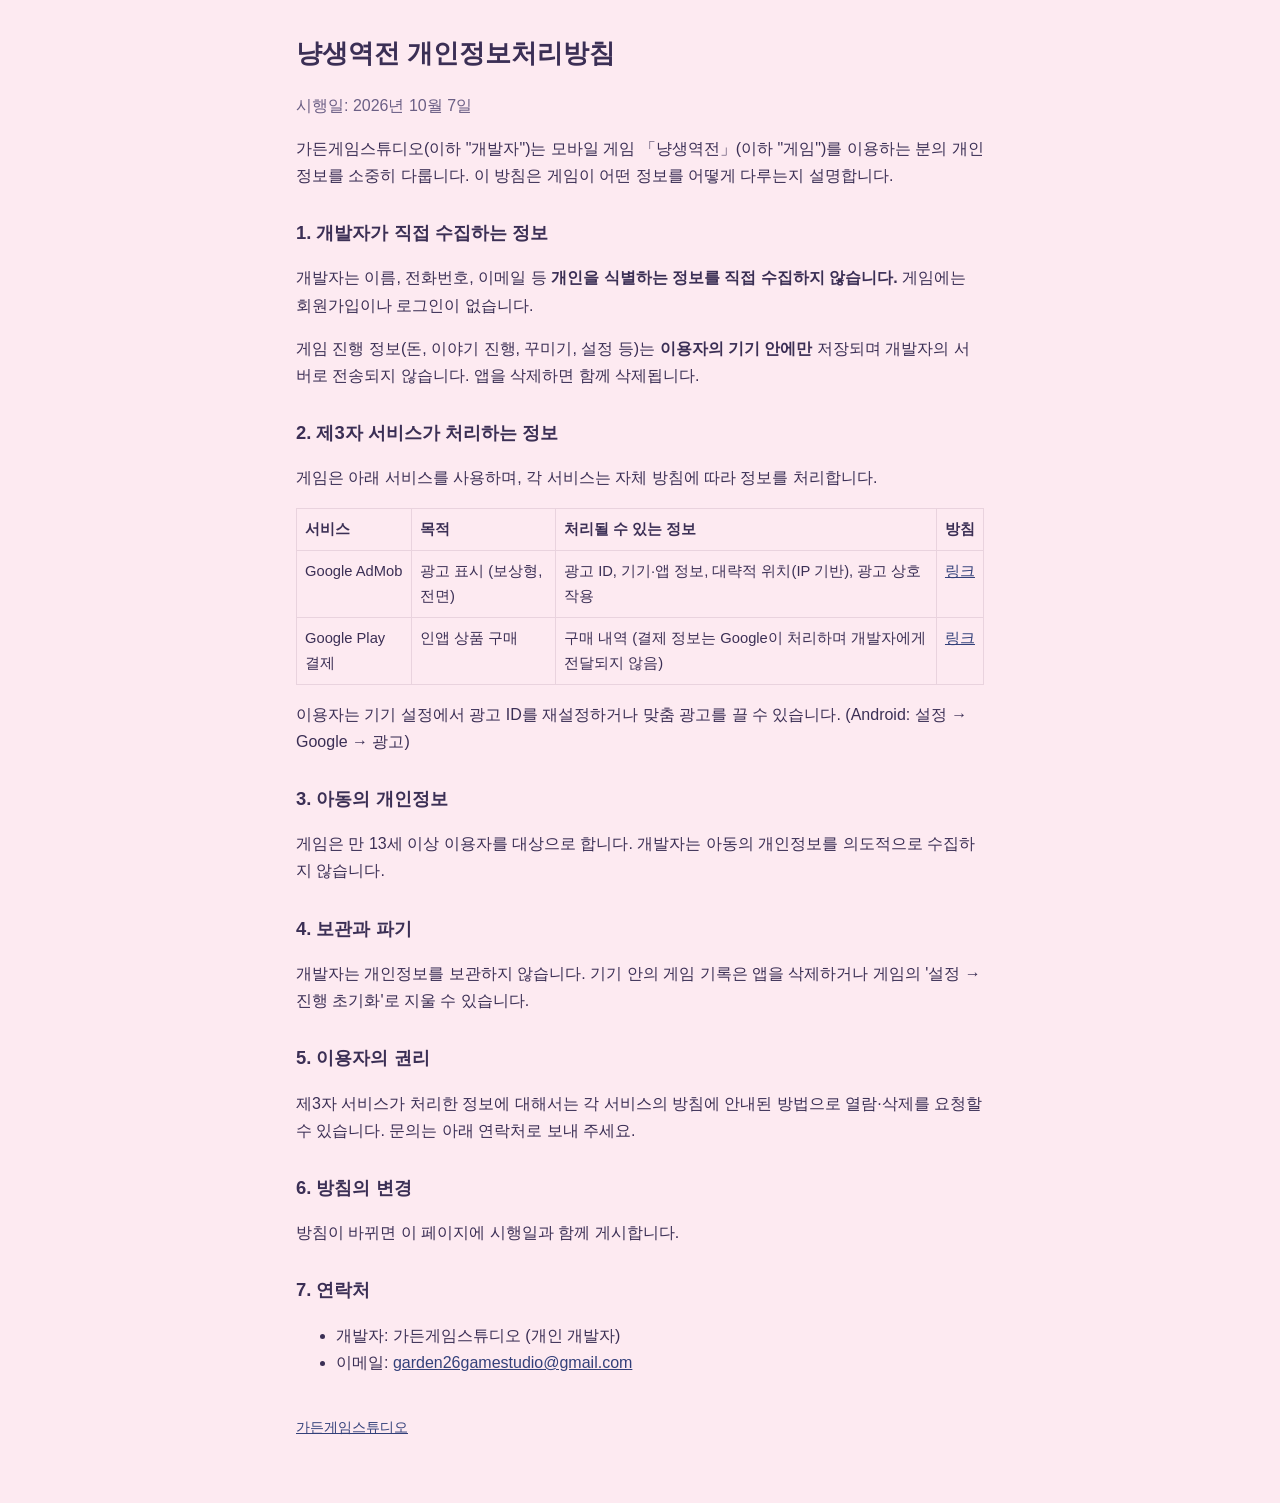
==== cat-landlord/privacy.html @ c405370b "feat: add 냥생역전 privacy policy, studio card, and app-ads.txt Sync site/ from mobile_game_studio (clau" ====
<!doctype html>
<html lang="ko"><head><meta charset="utf-8"><meta name="viewport" content="width=device-width,initial-scale=1">
<title>냥생역전 개인정보처리방침</title><link rel="stylesheet" href="../style.css"></head>
<body><main>
<h1>냥생역전 개인정보처리방침</h1>
<p class="sub">시행일: 2026년 10월 7일</p>

<p>가든게임스튜디오(이하 "개발자")는 모바일 게임 「냥생역전」(이하 "게임")를 이용하는 분의 개인정보를 소중히 다룹니다. 이 방침은 게임이 어떤 정보를 어떻게 다루는지 설명합니다.</p>

<h2>1. 개발자가 직접 수집하는 정보</h2>
<p>개발자는 이름, 전화번호, 이메일 등 <strong>개인을 식별하는 정보를 직접 수집하지 않습니다.</strong> 게임에는 회원가입이나 로그인이 없습니다.</p>
<p>게임 진행 정보(돈, 이야기 진행, 꾸미기, 설정 등)는 <strong>이용자의 기기 안에만</strong> 저장되며 개발자의 서버로 전송되지 않습니다. 앱을 삭제하면 함께 삭제됩니다.</p>

<h2>2. 제3자 서비스가 처리하는 정보</h2>
<p>게임은 아래 서비스를 사용하며, 각 서비스는 자체 방침에 따라 정보를 처리합니다.</p>
<table>
<tr><th>서비스</th><th>목적</th><th>처리될 수 있는 정보</th><th>방침</th></tr>
<tr><td>Google AdMob</td><td>광고 표시 (보상형, 전면)</td><td>광고 ID, 기기·앱 정보, 대략적 위치(IP 기반), 광고 상호작용</td><td><a href="https://policies.google.com/privacy">링크</a></td></tr>
<tr><td>Google Play 결제</td><td>인앱 상품 구매</td><td>구매 내역 (결제 정보는 Google이 처리하며 개발자에게 전달되지 않음)</td><td><a href="https://policies.google.com/privacy">링크</a></td></tr>
</table>
<p>이용자는 기기 설정에서 광고 ID를 재설정하거나 맞춤 광고를 끌 수 있습니다. (Android: 설정 → Google → 광고)</p>

<h2>3. 아동의 개인정보</h2>
<p>게임은 만 13세 이상 이용자를 대상으로 합니다. 개발자는 아동의 개인정보를 의도적으로 수집하지 않습니다.</p>

<h2>4. 보관과 파기</h2>
<p>개발자는 개인정보를 보관하지 않습니다. 기기 안의 게임 기록은 앱을 삭제하거나 게임의 '설정 → 진행 초기화'로 지울 수 있습니다.</p>

<h2>5. 이용자의 권리</h2>
<p>제3자 서비스가 처리한 정보에 대해서는 각 서비스의 방침에 안내된 방법으로 열람·삭제를 요청할 수 있습니다. 문의는 아래 연락처로 보내 주세요.</p>

<h2>6. 방침의 변경</h2>
<p>방침이 바뀌면 이 페이지에 시행일과 함께 게시합니다.</p>

<h2>7. 연락처</h2>
<ul><li>개발자: 가든게임스튜디오 (개인 개발자)</li>
<li>이메일: <a href="mailto:garden26gamestudio@gmail.com">garden26gamestudio@gmail.com</a></li></ul>
<footer><a href="../index.html">가든게임스튜디오</a></footer>
</main></body></html>
---- style.css ----
:root{--bg:#FDEAF1;--card:#fff;--ink:#3B2F55;--sub:#6B5F85;--line:#E9D3DE;--accent:#33407A}
@media (prefers-color-scheme:dark){:root{--bg:#211B2E;--card:#2C2440;--ink:#F3ECFA;--sub:#C8BCDA;--line:#463B5E;--accent:#AFC0FF}}
*{box-sizing:border-box}
body{margin:0;background:var(--bg);color:var(--ink);font:16px/1.7 "Apple SD Gothic Neo","Malgun Gothic","Noto Sans KR",sans-serif}
main{max-width:720px;margin:0 auto;padding:32px 16px 64px}
.card{background:var(--card);border:2px solid var(--line);border-radius:18px;padding:20px 22px;margin:16px 0}
h1{font-size:1.6rem;margin:0 0 4px}h2{font-size:1.15rem;margin:28px 0 8px}
a{color:var(--accent)}p,li{color:var(--ink)}.sub{color:var(--sub)}
table{width:100%;border-collapse:collapse;font-size:.92rem;display:block;overflow-x:auto}
th,td{border:1px solid var(--line);padding:8px;text-align:left;vertical-align:top}
footer{margin-top:40px;font-size:.85rem;color:var(--sub)}
td:last-child,th:last-child{white-space:nowrap}
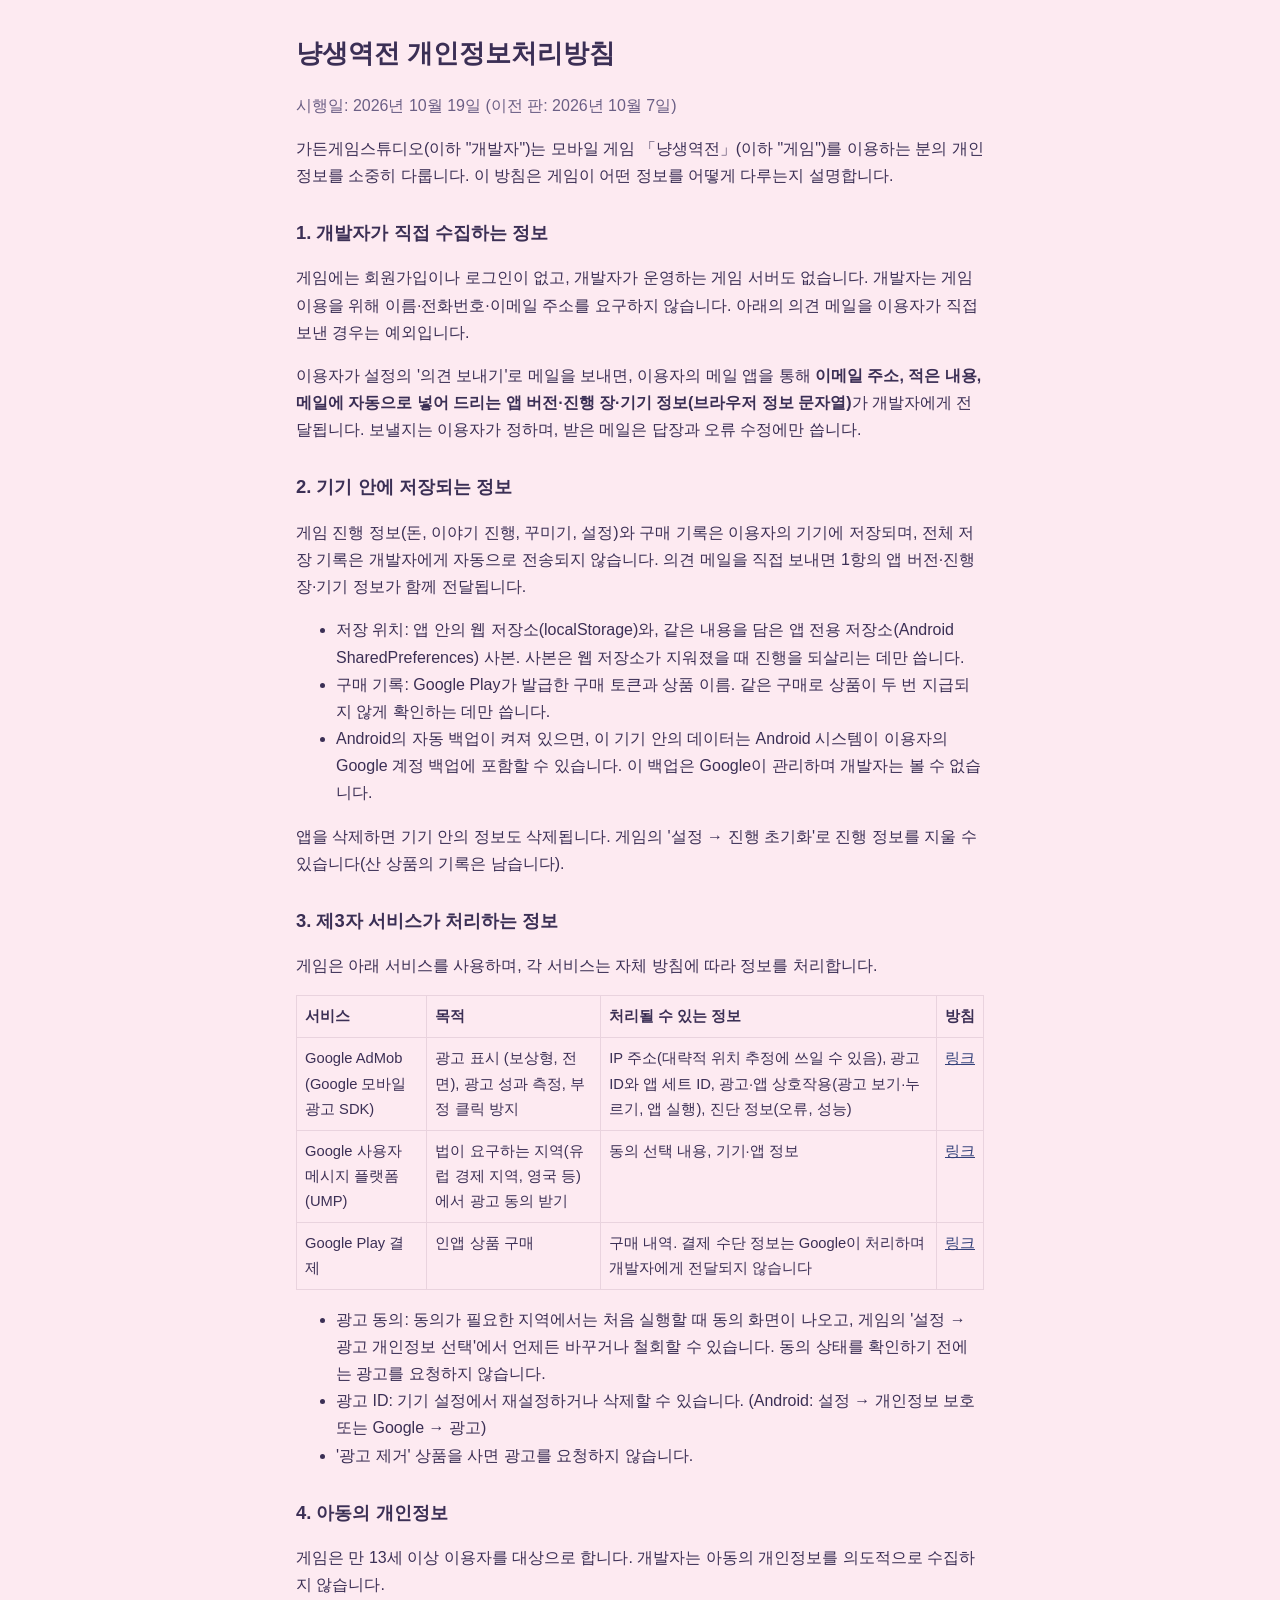
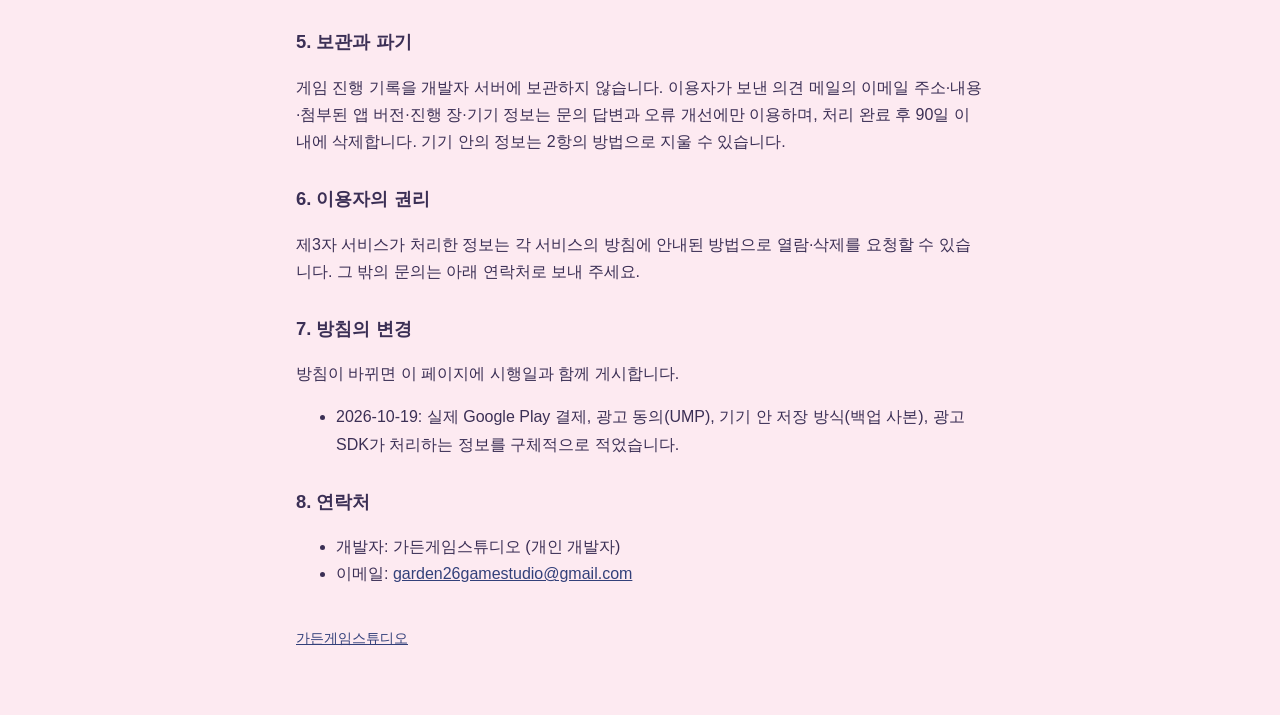
==== commit 65bb7fd7: "docs: align both privacy policies with current app data flows" ====
--- a/cat-landlord/privacy.html
+++ b/cat-landlord/privacy.html
@@ -3,37 +3,53 @@
 <title>냥생역전 개인정보처리방침</title><link rel="stylesheet" href="../style.css"></head>
 <body><main>
 <h1>냥생역전 개인정보처리방침</h1>
-<p class="sub">시행일: 2026년 10월 7일</p>
+<p class="sub">시행일: 2026년 10월 19일 (이전 판: 2026년 10월 7일)</p>
 
 <p>가든게임스튜디오(이하 "개발자")는 모바일 게임 「냥생역전」(이하 "게임")를 이용하는 분의 개인정보를 소중히 다룹니다. 이 방침은 게임이 어떤 정보를 어떻게 다루는지 설명합니다.</p>
 
 <h2>1. 개발자가 직접 수집하는 정보</h2>
-<p>개발자는 이름, 전화번호, 이메일 등 <strong>개인을 식별하는 정보를 직접 수집하지 않습니다.</strong> 게임에는 회원가입이나 로그인이 없습니다.</p>
-<p>게임 진행 정보(돈, 이야기 진행, 꾸미기, 설정 등)는 <strong>이용자의 기기 안에만</strong> 저장되며 개발자의 서버로 전송되지 않습니다. 앱을 삭제하면 함께 삭제됩니다.</p>
+<p>게임에는 회원가입이나 로그인이 없고, 개발자가 운영하는 게임 서버도 없습니다. 개발자는 게임 이용을 위해 이름·전화번호·이메일 주소를 요구하지 않습니다. 아래의 의견 메일을 이용자가 직접 보낸 경우는 예외입니다.</p>
+<p>이용자가 설정의 '의견 보내기'로 메일을 보내면, 이용자의 메일 앱을 통해 <strong>이메일 주소, 적은 내용, 메일에 자동으로 넣어 드리는 앱 버전·진행 장·기기 정보(브라우저 정보 문자열)</strong>가 개발자에게 전달됩니다. 보낼지는 이용자가 정하며, 받은 메일은 답장과 오류 수정에만 씁니다.</p>
 
-<h2>2. 제3자 서비스가 처리하는 정보</h2>
+<h2>2. 기기 안에 저장되는 정보</h2>
+<p>게임 진행 정보(돈, 이야기 진행, 꾸미기, 설정)와 구매 기록은 이용자의 기기에 저장되며, 전체 저장 기록은 개발자에게 자동으로 전송되지 않습니다. 의견 메일을 직접 보내면 1항의 앱 버전·진행 장·기기 정보가 함께 전달됩니다.</p>
+<ul>
+<li>저장 위치: 앱 안의 웹 저장소(localStorage)와, 같은 내용을 담은 앱 전용 저장소(Android SharedPreferences) 사본. 사본은 웹 저장소가 지워졌을 때 진행을 되살리는 데만 씁니다.</li>
+<li>구매 기록: Google Play가 발급한 구매 토큰과 상품 이름. 같은 구매로 상품이 두 번 지급되지 않게 확인하는 데만 씁니다.</li>
+<li>Android의 자동 백업이 켜져 있으면, 이 기기 안의 데이터는 Android 시스템이 이용자의 Google 계정 백업에 포함할 수 있습니다. 이 백업은 Google이 관리하며 개발자는 볼 수 없습니다.</li>
+</ul>
+<p>앱을 삭제하면 기기 안의 정보도 삭제됩니다. 게임의 '설정 → 진행 초기화'로 진행 정보를 지울 수 있습니다(산 상품의 기록은 남습니다).</p>
+
+<h2>3. 제3자 서비스가 처리하는 정보</h2>
 <p>게임은 아래 서비스를 사용하며, 각 서비스는 자체 방침에 따라 정보를 처리합니다.</p>
 <table>
 <tr><th>서비스</th><th>목적</th><th>처리될 수 있는 정보</th><th>방침</th></tr>
-<tr><td>Google AdMob</td><td>광고 표시 (보상형, 전면)</td><td>광고 ID, 기기·앱 정보, 대략적 위치(IP 기반), 광고 상호작용</td><td><a href="https://policies.google.com/privacy">링크</a></td></tr>
-<tr><td>Google Play 결제</td><td>인앱 상품 구매</td><td>구매 내역 (결제 정보는 Google이 처리하며 개발자에게 전달되지 않음)</td><td><a href="https://policies.google.com/privacy">링크</a></td></tr>
+<tr><td>Google AdMob<br>(Google 모바일 광고 SDK)</td><td>광고 표시 (보상형, 전면), 광고 성과 측정, 부정 클릭 방지</td><td>IP 주소(대략적 위치 추정에 쓰일 수 있음), 광고 ID와 앱 세트 ID, 광고·앱 상호작용(광고 보기·누르기, 앱 실행), 진단 정보(오류, 성능)</td><td><a href="https://policies.google.com/privacy">링크</a></td></tr>
+<tr><td>Google 사용자 메시지 플랫폼(UMP)</td><td>법이 요구하는 지역(유럽 경제 지역, 영국 등)에서 광고 동의 받기</td><td>동의 선택 내용, 기기·앱 정보</td><td><a href="https://policies.google.com/privacy">링크</a></td></tr>
+<tr><td>Google Play 결제</td><td>인앱 상품 구매</td><td>구매 내역. 결제 수단 정보는 Google이 처리하며 개발자에게 전달되지 않습니다</td><td><a href="https://policies.google.com/privacy">링크</a></td></tr>
 </table>
-<p>이용자는 기기 설정에서 광고 ID를 재설정하거나 맞춤 광고를 끌 수 있습니다. (Android: 설정 → Google → 광고)</p>
+<ul>
+<li>광고 동의: 동의가 필요한 지역에서는 처음 실행할 때 동의 화면이 나오고, 게임의 '설정 → 광고 개인정보 선택'에서 언제든 바꾸거나 철회할 수 있습니다. 동의 상태를 확인하기 전에는 광고를 요청하지 않습니다.</li>
+<li>광고 ID: 기기 설정에서 재설정하거나 삭제할 수 있습니다. (Android: 설정 → 개인정보 보호 또는 Google → 광고)</li>
+<li>'광고 제거' 상품을 사면 광고를 요청하지 않습니다.</li>
+</ul>
 
-<h2>3. 아동의 개인정보</h2>
+<h2>4. 아동의 개인정보</h2>
 <p>게임은 만 13세 이상 이용자를 대상으로 합니다. 개발자는 아동의 개인정보를 의도적으로 수집하지 않습니다.</p>
 
-<h2>4. 보관과 파기</h2>
-<p>개발자는 개인정보를 보관하지 않습니다. 기기 안의 게임 기록은 앱을 삭제하거나 게임의 '설정 → 진행 초기화'로 지울 수 있습니다.</p>
+<h2>5. 보관과 파기</h2>
+<p>게임 진행 기록을 개발자 서버에 보관하지 않습니다. 이용자가 보낸 의견 메일의 이메일 주소·내용·첨부된 앱 버전·진행 장·기기 정보는 문의 답변과 오류 개선에만 이용하며, 처리 완료 후 90일 이내에 삭제합니다. 기기 안의 정보는 2항의 방법으로 지울 수 있습니다.</p>
 
-<h2>5. 이용자의 권리</h2>
-<p>제3자 서비스가 처리한 정보에 대해서는 각 서비스의 방침에 안내된 방법으로 열람·삭제를 요청할 수 있습니다. 문의는 아래 연락처로 보내 주세요.</p>
+<h2>6. 이용자의 권리</h2>
+<p>제3자 서비스가 처리한 정보는 각 서비스의 방침에 안내된 방법으로 열람·삭제를 요청할 수 있습니다. 그 밖의 문의는 아래 연락처로 보내 주세요.</p>
 
-<h2>6. 방침의 변경</h2>
+<h2>7. 방침의 변경</h2>
 <p>방침이 바뀌면 이 페이지에 시행일과 함께 게시합니다.</p>
+<ul><li>2026-10-19: 실제 Google Play 결제, 광고 동의(UMP), 기기 안 저장 방식(백업 사본), 광고 SDK가 처리하는 정보를 구체적으로 적었습니다.</li></ul>
 
-<h2>7. 연락처</h2>
+<h2>8. 연락처</h2>
 <ul><li>개발자: 가든게임스튜디오 (개인 개발자)</li>
 <li>이메일: <a href="mailto:garden26gamestudio@gmail.com">garden26gamestudio@gmail.com</a></li></ul>
 <footer><a href="../index.html">가든게임스튜디오</a></footer>
 </main></body></html>
+
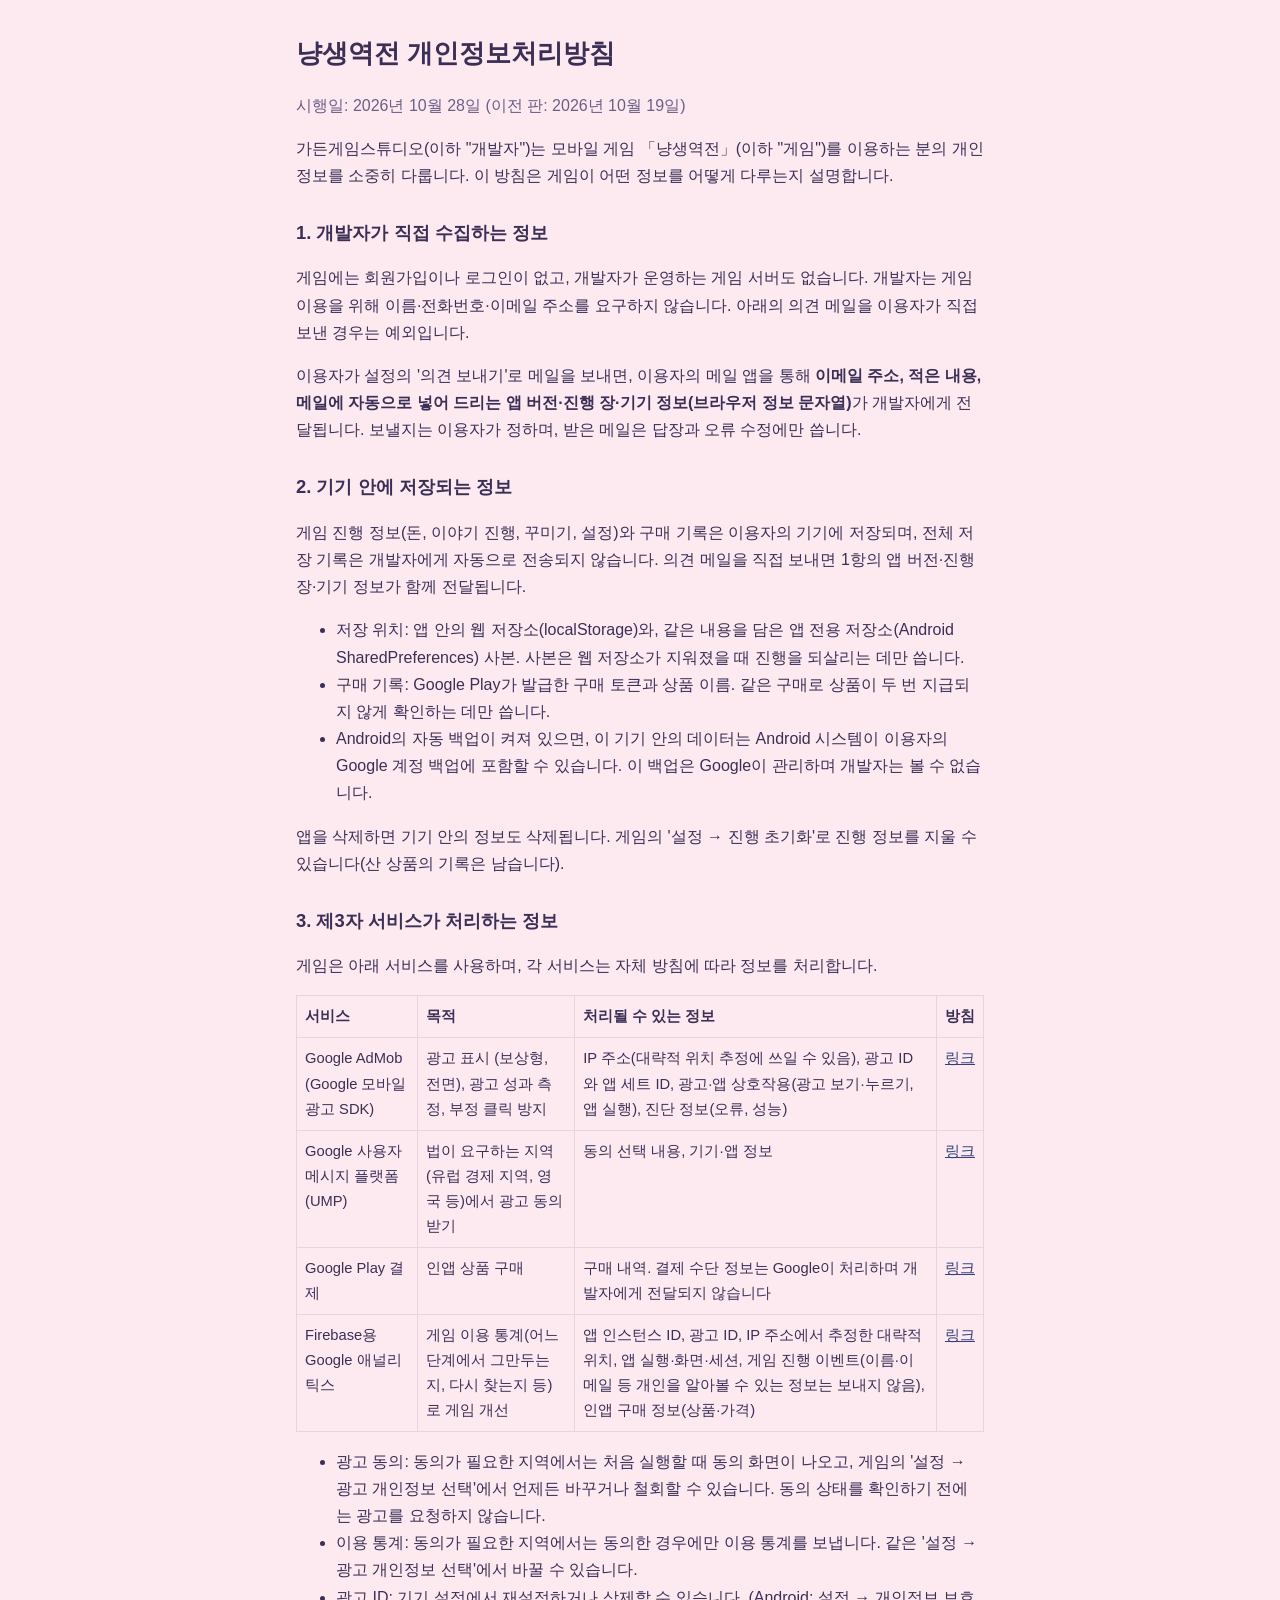
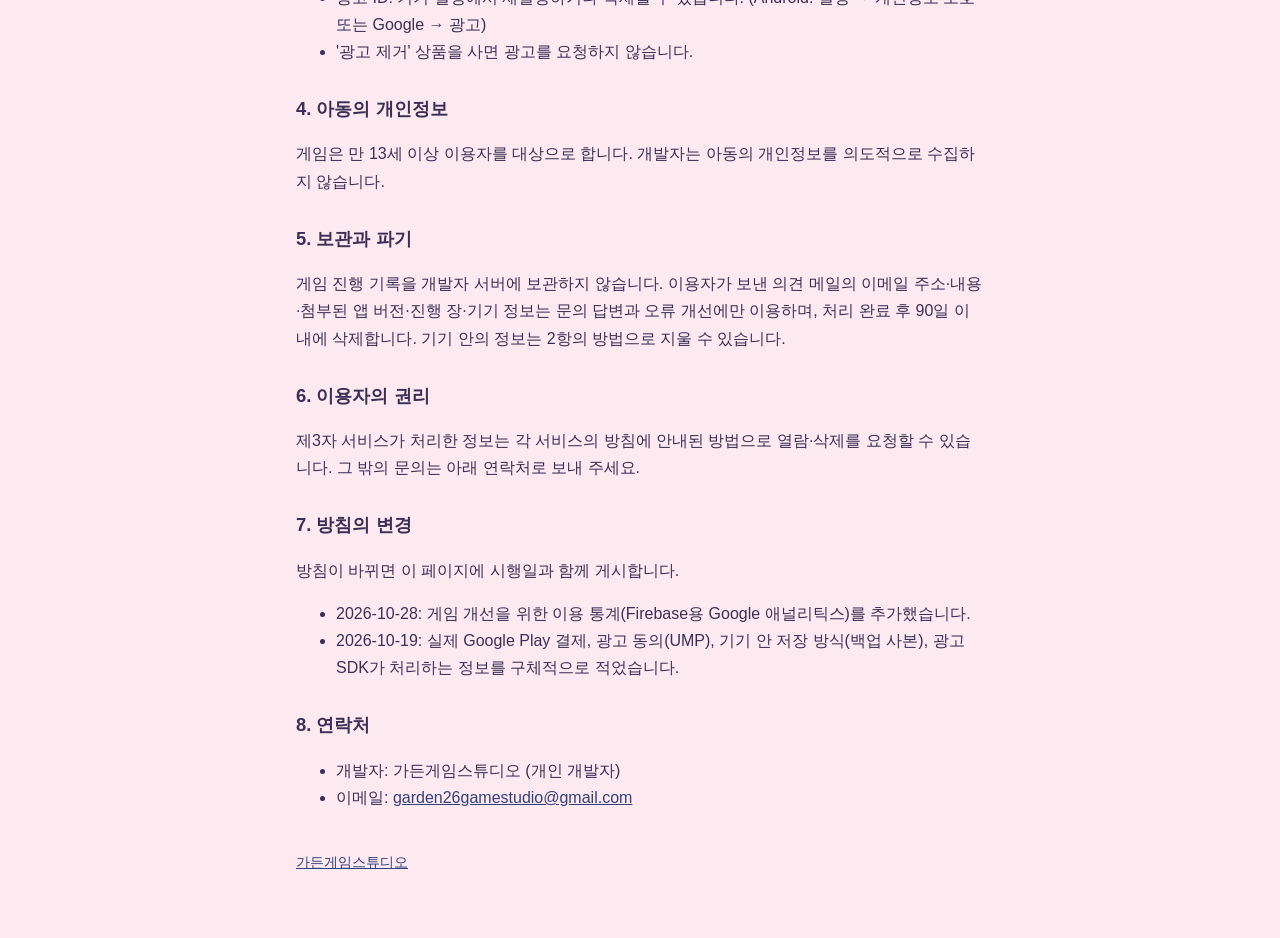
==== commit 79562d39: "privacy: add Firebase Analytics (usage stats, consent-gated in EEA) - 2026-10-28" ====
--- a/cat-landlord/privacy.html
+++ b/cat-landlord/privacy.html
@@ -3,7 +3,7 @@
 <title>냥생역전 개인정보처리방침</title><link rel="stylesheet" href="../style.css"></head>
 <body><main>
 <h1>냥생역전 개인정보처리방침</h1>
-<p class="sub">시행일: 2026년 10월 19일 (이전 판: 2026년 10월 7일)</p>
+<p class="sub">시행일: 2026년 10월 28일 (이전 판: 2026년 10월 19일)</p>
 
 <p>가든게임스튜디오(이하 "개발자")는 모바일 게임 「냥생역전」(이하 "게임")를 이용하는 분의 개인정보를 소중히 다룹니다. 이 방침은 게임이 어떤 정보를 어떻게 다루는지 설명합니다.</p>
 
@@ -27,9 +27,11 @@
 <tr><td>Google AdMob<br>(Google 모바일 광고 SDK)</td><td>광고 표시 (보상형, 전면), 광고 성과 측정, 부정 클릭 방지</td><td>IP 주소(대략적 위치 추정에 쓰일 수 있음), 광고 ID와 앱 세트 ID, 광고·앱 상호작용(광고 보기·누르기, 앱 실행), 진단 정보(오류, 성능)</td><td><a href="https://policies.google.com/privacy">링크</a></td></tr>
 <tr><td>Google 사용자 메시지 플랫폼(UMP)</td><td>법이 요구하는 지역(유럽 경제 지역, 영국 등)에서 광고 동의 받기</td><td>동의 선택 내용, 기기·앱 정보</td><td><a href="https://policies.google.com/privacy">링크</a></td></tr>
 <tr><td>Google Play 결제</td><td>인앱 상품 구매</td><td>구매 내역. 결제 수단 정보는 Google이 처리하며 개발자에게 전달되지 않습니다</td><td><a href="https://policies.google.com/privacy">링크</a></td></tr>
+<tr><td>Firebase용 Google 애널리틱스</td><td>게임 이용 통계(어느 단계에서 그만두는지, 다시 찾는지 등)로 게임 개선</td><td>앱 인스턴스 ID, 광고 ID, IP 주소에서 추정한 대략적 위치, 앱 실행·화면·세션, 게임 진행 이벤트(이름·이메일 등 개인을 알아볼 수 있는 정보는 보내지 않음), 인앱 구매 정보(상품·가격)</td><td><a href="https://policies.google.com/privacy">링크</a></td></tr>
 </table>
 <ul>
 <li>광고 동의: 동의가 필요한 지역에서는 처음 실행할 때 동의 화면이 나오고, 게임의 '설정 → 광고 개인정보 선택'에서 언제든 바꾸거나 철회할 수 있습니다. 동의 상태를 확인하기 전에는 광고를 요청하지 않습니다.</li>
+<li>이용 통계: 동의가 필요한 지역에서는 동의한 경우에만 이용 통계를 보냅니다. 같은 '설정 → 광고 개인정보 선택'에서 바꿀 수 있습니다.</li>
 <li>광고 ID: 기기 설정에서 재설정하거나 삭제할 수 있습니다. (Android: 설정 → 개인정보 보호 또는 Google → 광고)</li>
 <li>'광고 제거' 상품을 사면 광고를 요청하지 않습니다.</li>
 </ul>
@@ -45,7 +47,7 @@
 
 <h2>7. 방침의 변경</h2>
 <p>방침이 바뀌면 이 페이지에 시행일과 함께 게시합니다.</p>
-<ul><li>2026-10-19: 실제 Google Play 결제, 광고 동의(UMP), 기기 안 저장 방식(백업 사본), 광고 SDK가 처리하는 정보를 구체적으로 적었습니다.</li></ul>
+<ul><li>2026-10-28: 게임 개선을 위한 이용 통계(Firebase용 Google 애널리틱스)를 추가했습니다.</li><li>2026-10-19: 실제 Google Play 결제, 광고 동의(UMP), 기기 안 저장 방식(백업 사본), 광고 SDK가 처리하는 정보를 구체적으로 적었습니다.</li></ul>
 
 <h2>8. 연락처</h2>
 <ul><li>개발자: 가든게임스튜디오 (개인 개발자)</li>
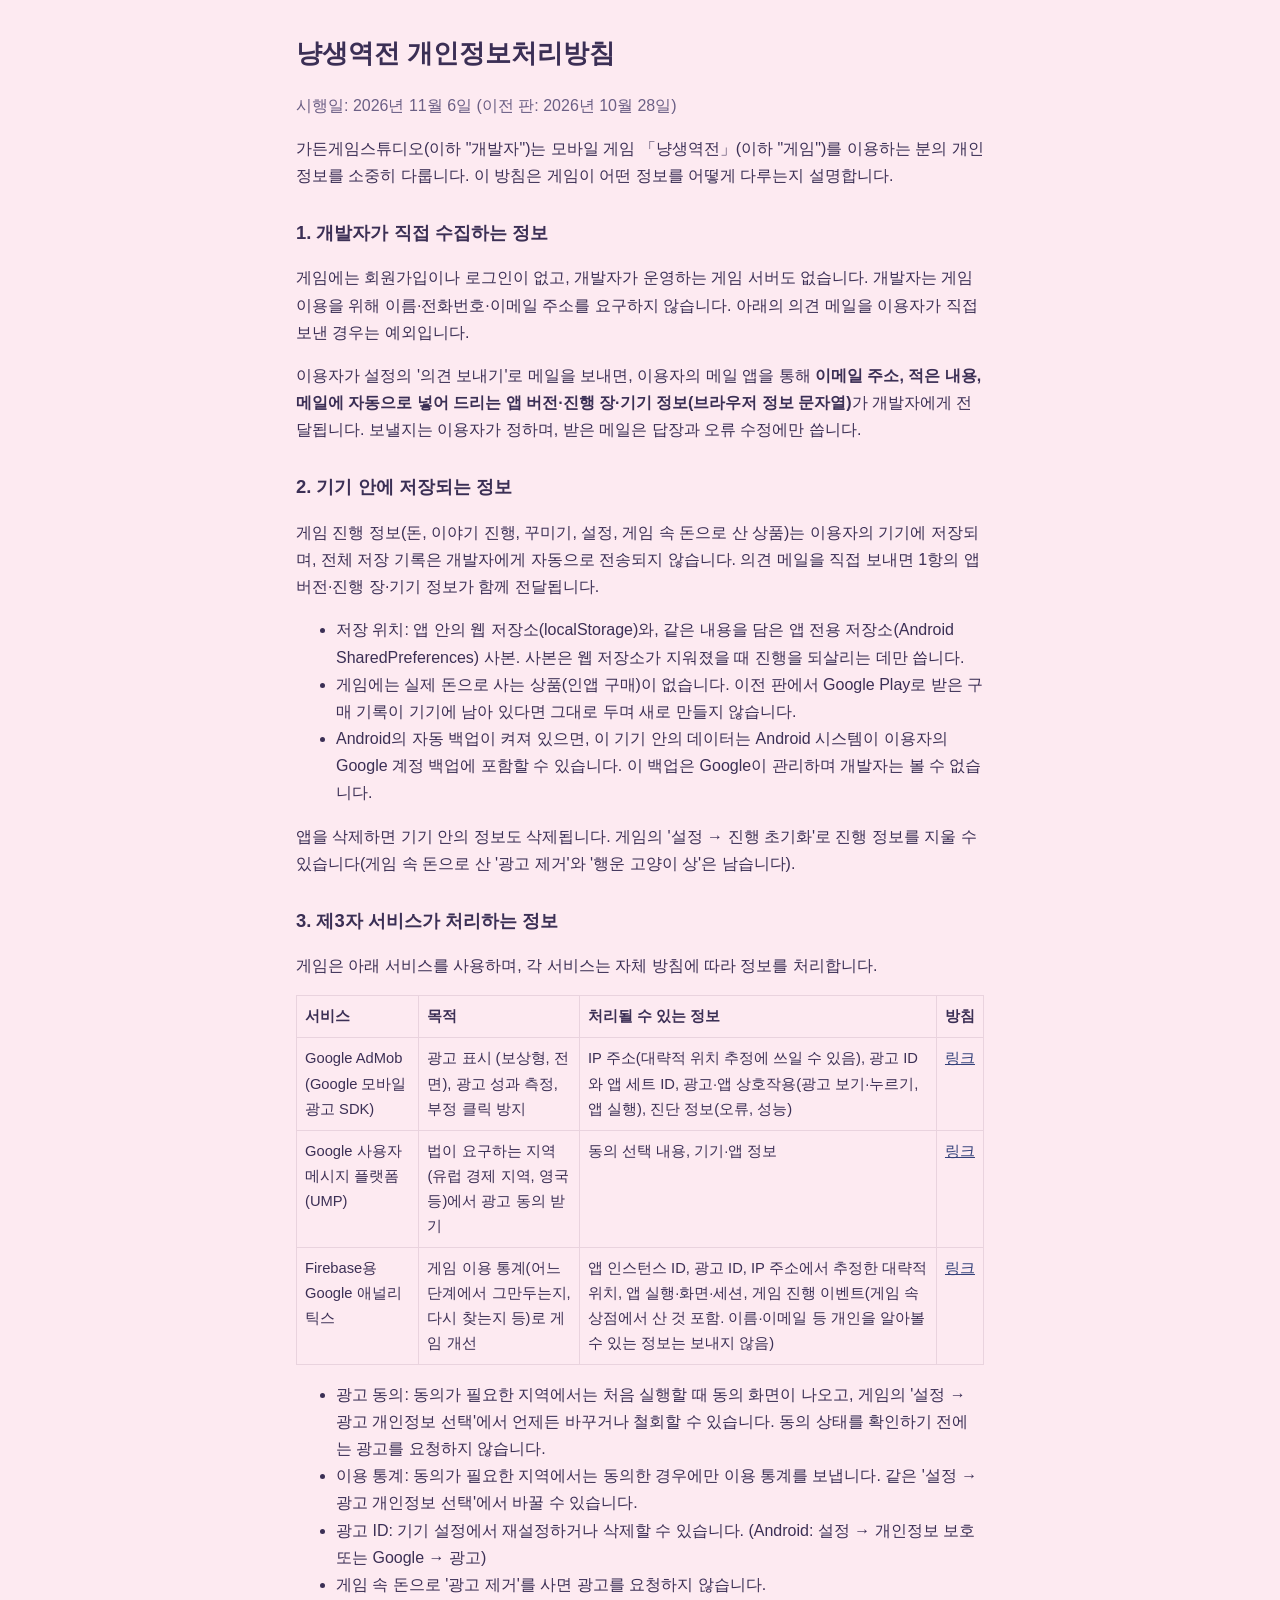
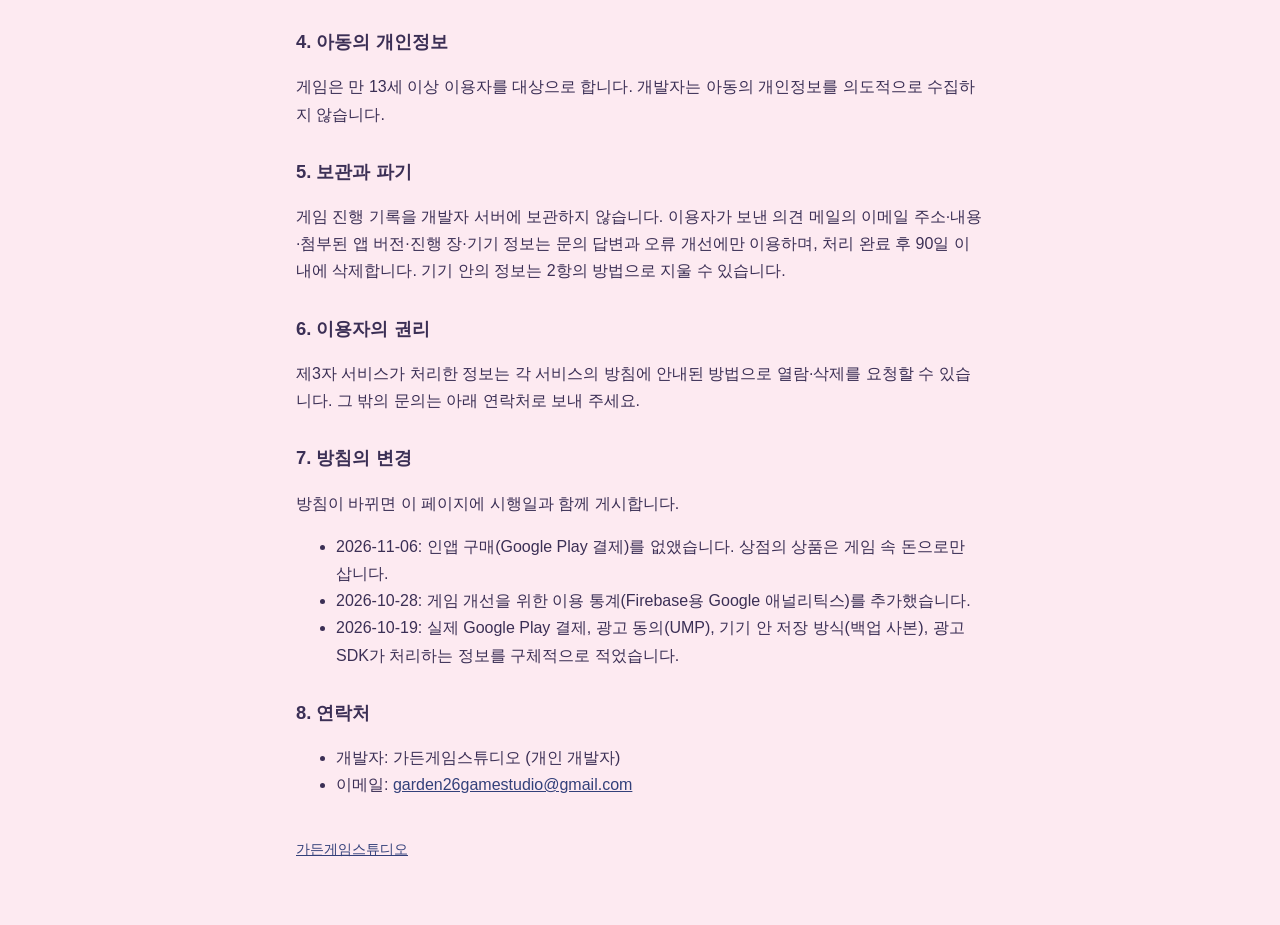
==== commit c7aeb6b5: "냥생역전·말랑 정원 개인정보처리방침: 인앱 구매(Google Play 결제) 삭제, 시행일 2026-11-06 (R-156)" ====
--- a/cat-landlord/privacy.html
+++ b/cat-landlord/privacy.html
@@ -3,7 +3,7 @@
 <title>냥생역전 개인정보처리방침</title><link rel="stylesheet" href="../style.css"></head>
 <body><main>
 <h1>냥생역전 개인정보처리방침</h1>
-<p class="sub">시행일: 2026년 10월 28일 (이전 판: 2026년 10월 19일)</p>
+<p class="sub">시행일: 2026년 11월 6일 (이전 판: 2026년 10월 28일)</p>
 
 <p>가든게임스튜디오(이하 "개발자")는 모바일 게임 「냥생역전」(이하 "게임")를 이용하는 분의 개인정보를 소중히 다룹니다. 이 방침은 게임이 어떤 정보를 어떻게 다루는지 설명합니다.</p>
 
@@ -12,13 +12,13 @@
 <p>이용자가 설정의 '의견 보내기'로 메일을 보내면, 이용자의 메일 앱을 통해 <strong>이메일 주소, 적은 내용, 메일에 자동으로 넣어 드리는 앱 버전·진행 장·기기 정보(브라우저 정보 문자열)</strong>가 개발자에게 전달됩니다. 보낼지는 이용자가 정하며, 받은 메일은 답장과 오류 수정에만 씁니다.</p>
 
 <h2>2. 기기 안에 저장되는 정보</h2>
-<p>게임 진행 정보(돈, 이야기 진행, 꾸미기, 설정)와 구매 기록은 이용자의 기기에 저장되며, 전체 저장 기록은 개발자에게 자동으로 전송되지 않습니다. 의견 메일을 직접 보내면 1항의 앱 버전·진행 장·기기 정보가 함께 전달됩니다.</p>
+<p>게임 진행 정보(돈, 이야기 진행, 꾸미기, 설정, 게임 속 돈으로 산 상품)는 이용자의 기기에 저장되며, 전체 저장 기록은 개발자에게 자동으로 전송되지 않습니다. 의견 메일을 직접 보내면 1항의 앱 버전·진행 장·기기 정보가 함께 전달됩니다.</p>
 <ul>
 <li>저장 위치: 앱 안의 웹 저장소(localStorage)와, 같은 내용을 담은 앱 전용 저장소(Android SharedPreferences) 사본. 사본은 웹 저장소가 지워졌을 때 진행을 되살리는 데만 씁니다.</li>
-<li>구매 기록: Google Play가 발급한 구매 토큰과 상품 이름. 같은 구매로 상품이 두 번 지급되지 않게 확인하는 데만 씁니다.</li>
+<li>게임에는 실제 돈으로 사는 상품(인앱 구매)이 없습니다. 이전 판에서 Google Play로 받은 구매 기록이 기기에 남아 있다면 그대로 두며 새로 만들지 않습니다.</li>
 <li>Android의 자동 백업이 켜져 있으면, 이 기기 안의 데이터는 Android 시스템이 이용자의 Google 계정 백업에 포함할 수 있습니다. 이 백업은 Google이 관리하며 개발자는 볼 수 없습니다.</li>
 </ul>
-<p>앱을 삭제하면 기기 안의 정보도 삭제됩니다. 게임의 '설정 → 진행 초기화'로 진행 정보를 지울 수 있습니다(산 상품의 기록은 남습니다).</p>
+<p>앱을 삭제하면 기기 안의 정보도 삭제됩니다. 게임의 '설정 → 진행 초기화'로 진행 정보를 지울 수 있습니다(게임 속 돈으로 산 '광고 제거'와 '행운 고양이 상'은 남습니다).</p>
 
 <h2>3. 제3자 서비스가 처리하는 정보</h2>
 <p>게임은 아래 서비스를 사용하며, 각 서비스는 자체 방침에 따라 정보를 처리합니다.</p>
@@ -26,14 +26,13 @@
 <tr><th>서비스</th><th>목적</th><th>처리될 수 있는 정보</th><th>방침</th></tr>
 <tr><td>Google AdMob<br>(Google 모바일 광고 SDK)</td><td>광고 표시 (보상형, 전면), 광고 성과 측정, 부정 클릭 방지</td><td>IP 주소(대략적 위치 추정에 쓰일 수 있음), 광고 ID와 앱 세트 ID, 광고·앱 상호작용(광고 보기·누르기, 앱 실행), 진단 정보(오류, 성능)</td><td><a href="https://policies.google.com/privacy">링크</a></td></tr>
 <tr><td>Google 사용자 메시지 플랫폼(UMP)</td><td>법이 요구하는 지역(유럽 경제 지역, 영국 등)에서 광고 동의 받기</td><td>동의 선택 내용, 기기·앱 정보</td><td><a href="https://policies.google.com/privacy">링크</a></td></tr>
-<tr><td>Google Play 결제</td><td>인앱 상품 구매</td><td>구매 내역. 결제 수단 정보는 Google이 처리하며 개발자에게 전달되지 않습니다</td><td><a href="https://policies.google.com/privacy">링크</a></td></tr>
-<tr><td>Firebase용 Google 애널리틱스</td><td>게임 이용 통계(어느 단계에서 그만두는지, 다시 찾는지 등)로 게임 개선</td><td>앱 인스턴스 ID, 광고 ID, IP 주소에서 추정한 대략적 위치, 앱 실행·화면·세션, 게임 진행 이벤트(이름·이메일 등 개인을 알아볼 수 있는 정보는 보내지 않음), 인앱 구매 정보(상품·가격)</td><td><a href="https://policies.google.com/privacy">링크</a></td></tr>
+<tr><td>Firebase용 Google 애널리틱스</td><td>게임 이용 통계(어느 단계에서 그만두는지, 다시 찾는지 등)로 게임 개선</td><td>앱 인스턴스 ID, 광고 ID, IP 주소에서 추정한 대략적 위치, 앱 실행·화면·세션, 게임 진행 이벤트(게임 속 상점에서 산 것 포함. 이름·이메일 등 개인을 알아볼 수 있는 정보는 보내지 않음)</td><td><a href="https://policies.google.com/privacy">링크</a></td></tr>
 </table>
 <ul>
 <li>광고 동의: 동의가 필요한 지역에서는 처음 실행할 때 동의 화면이 나오고, 게임의 '설정 → 광고 개인정보 선택'에서 언제든 바꾸거나 철회할 수 있습니다. 동의 상태를 확인하기 전에는 광고를 요청하지 않습니다.</li>
 <li>이용 통계: 동의가 필요한 지역에서는 동의한 경우에만 이용 통계를 보냅니다. 같은 '설정 → 광고 개인정보 선택'에서 바꿀 수 있습니다.</li>
 <li>광고 ID: 기기 설정에서 재설정하거나 삭제할 수 있습니다. (Android: 설정 → 개인정보 보호 또는 Google → 광고)</li>
-<li>'광고 제거' 상품을 사면 광고를 요청하지 않습니다.</li>
+<li>게임 속 돈으로 '광고 제거'를 사면 광고를 요청하지 않습니다.</li>
 </ul>
 
 <h2>4. 아동의 개인정보</h2>
@@ -47,7 +46,7 @@
 
 <h2>7. 방침의 변경</h2>
 <p>방침이 바뀌면 이 페이지에 시행일과 함께 게시합니다.</p>
-<ul><li>2026-10-28: 게임 개선을 위한 이용 통계(Firebase용 Google 애널리틱스)를 추가했습니다.</li><li>2026-10-19: 실제 Google Play 결제, 광고 동의(UMP), 기기 안 저장 방식(백업 사본), 광고 SDK가 처리하는 정보를 구체적으로 적었습니다.</li></ul>
+<ul><li>2026-11-06: 인앱 구매(Google Play 결제)를 없앴습니다. 상점의 상품은 게임 속 돈으로만 삽니다.</li><li>2026-10-28: 게임 개선을 위한 이용 통계(Firebase용 Google 애널리틱스)를 추가했습니다.</li><li>2026-10-19: 실제 Google Play 결제, 광고 동의(UMP), 기기 안 저장 방식(백업 사본), 광고 SDK가 처리하는 정보를 구체적으로 적었습니다.</li></ul>
 
 <h2>8. 연락처</h2>
 <ul><li>개발자: 가든게임스튜디오 (개인 개발자)</li>
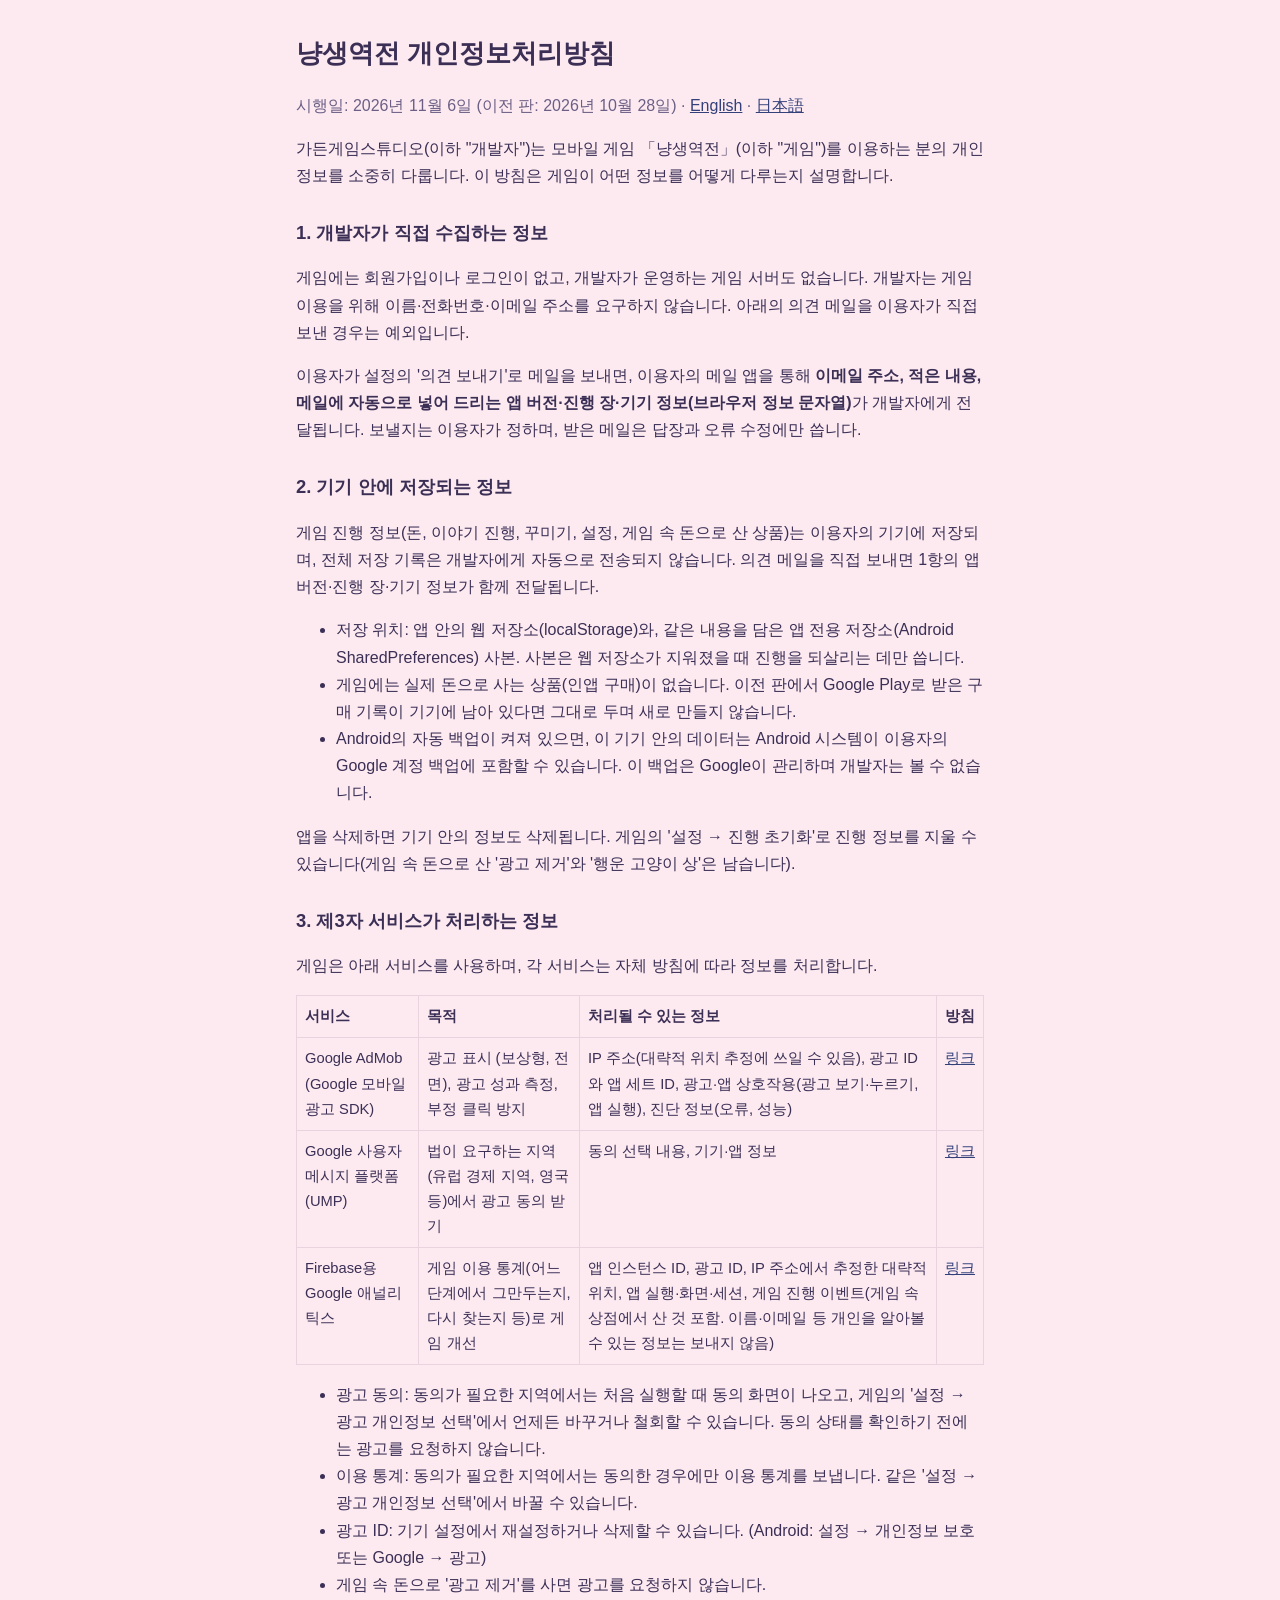
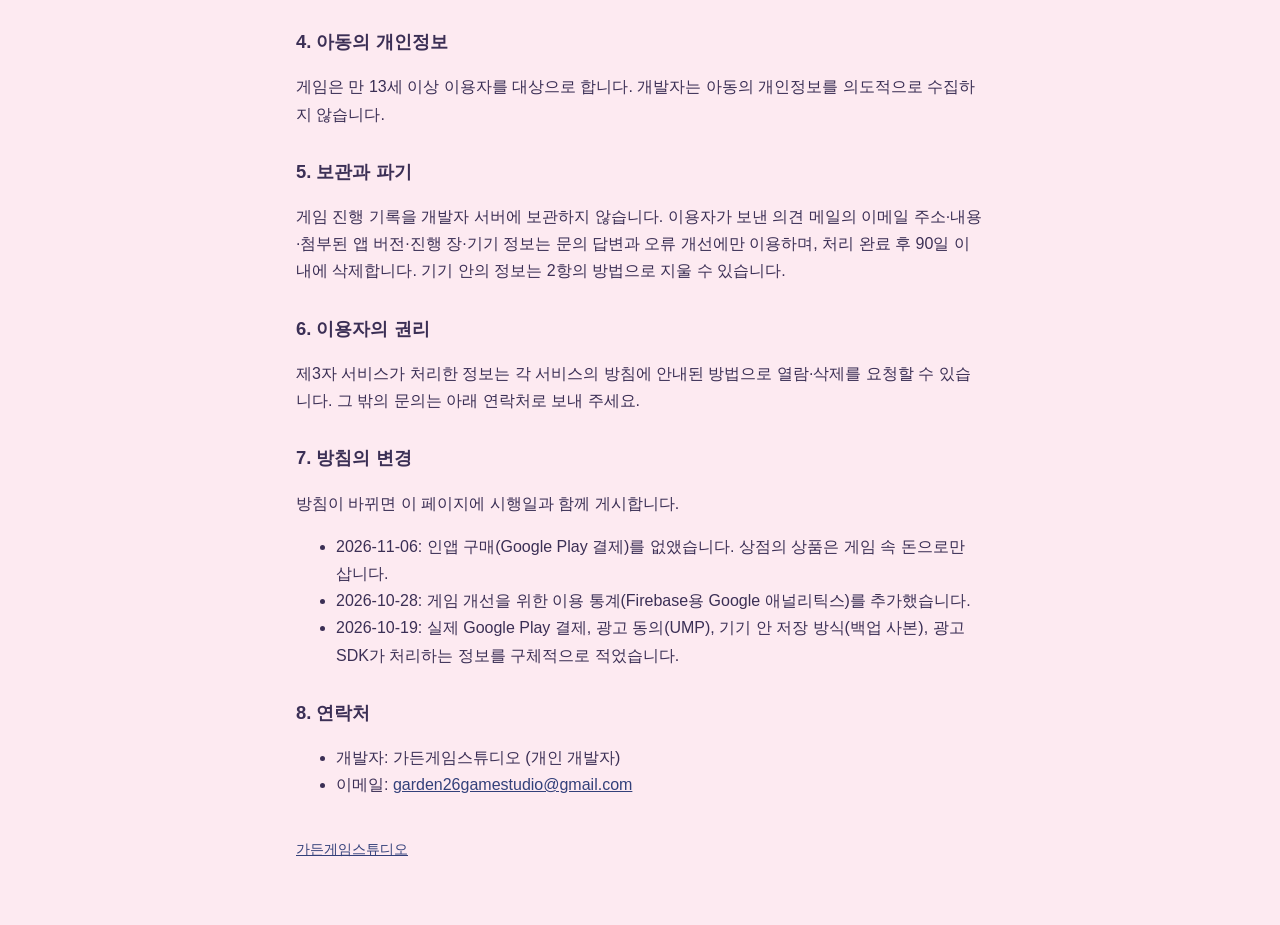
==== commit 11c98649: "냥생역전 개인정보처리방침 영어·일본어판 공개, 한국어판에 언어 링크 (R-208)" ====
--- a/cat-landlord/privacy.html
+++ b/cat-landlord/privacy.html
@@ -3,7 +3,7 @@
 <title>냥생역전 개인정보처리방침</title><link rel="stylesheet" href="../style.css"></head>
 <body><main>
 <h1>냥생역전 개인정보처리방침</h1>
-<p class="sub">시행일: 2026년 11월 6일 (이전 판: 2026년 10월 28일)</p>
+<p class="sub">시행일: 2026년 11월 6일 (이전 판: 2026년 10월 28일) · <a href="privacy-en.html">English</a> · <a href="privacy-ja.html">日本語</a></p>
 
 <p>가든게임스튜디오(이하 "개발자")는 모바일 게임 「냥생역전」(이하 "게임")를 이용하는 분의 개인정보를 소중히 다룹니다. 이 방침은 게임이 어떤 정보를 어떻게 다루는지 설명합니다.</p>
 
